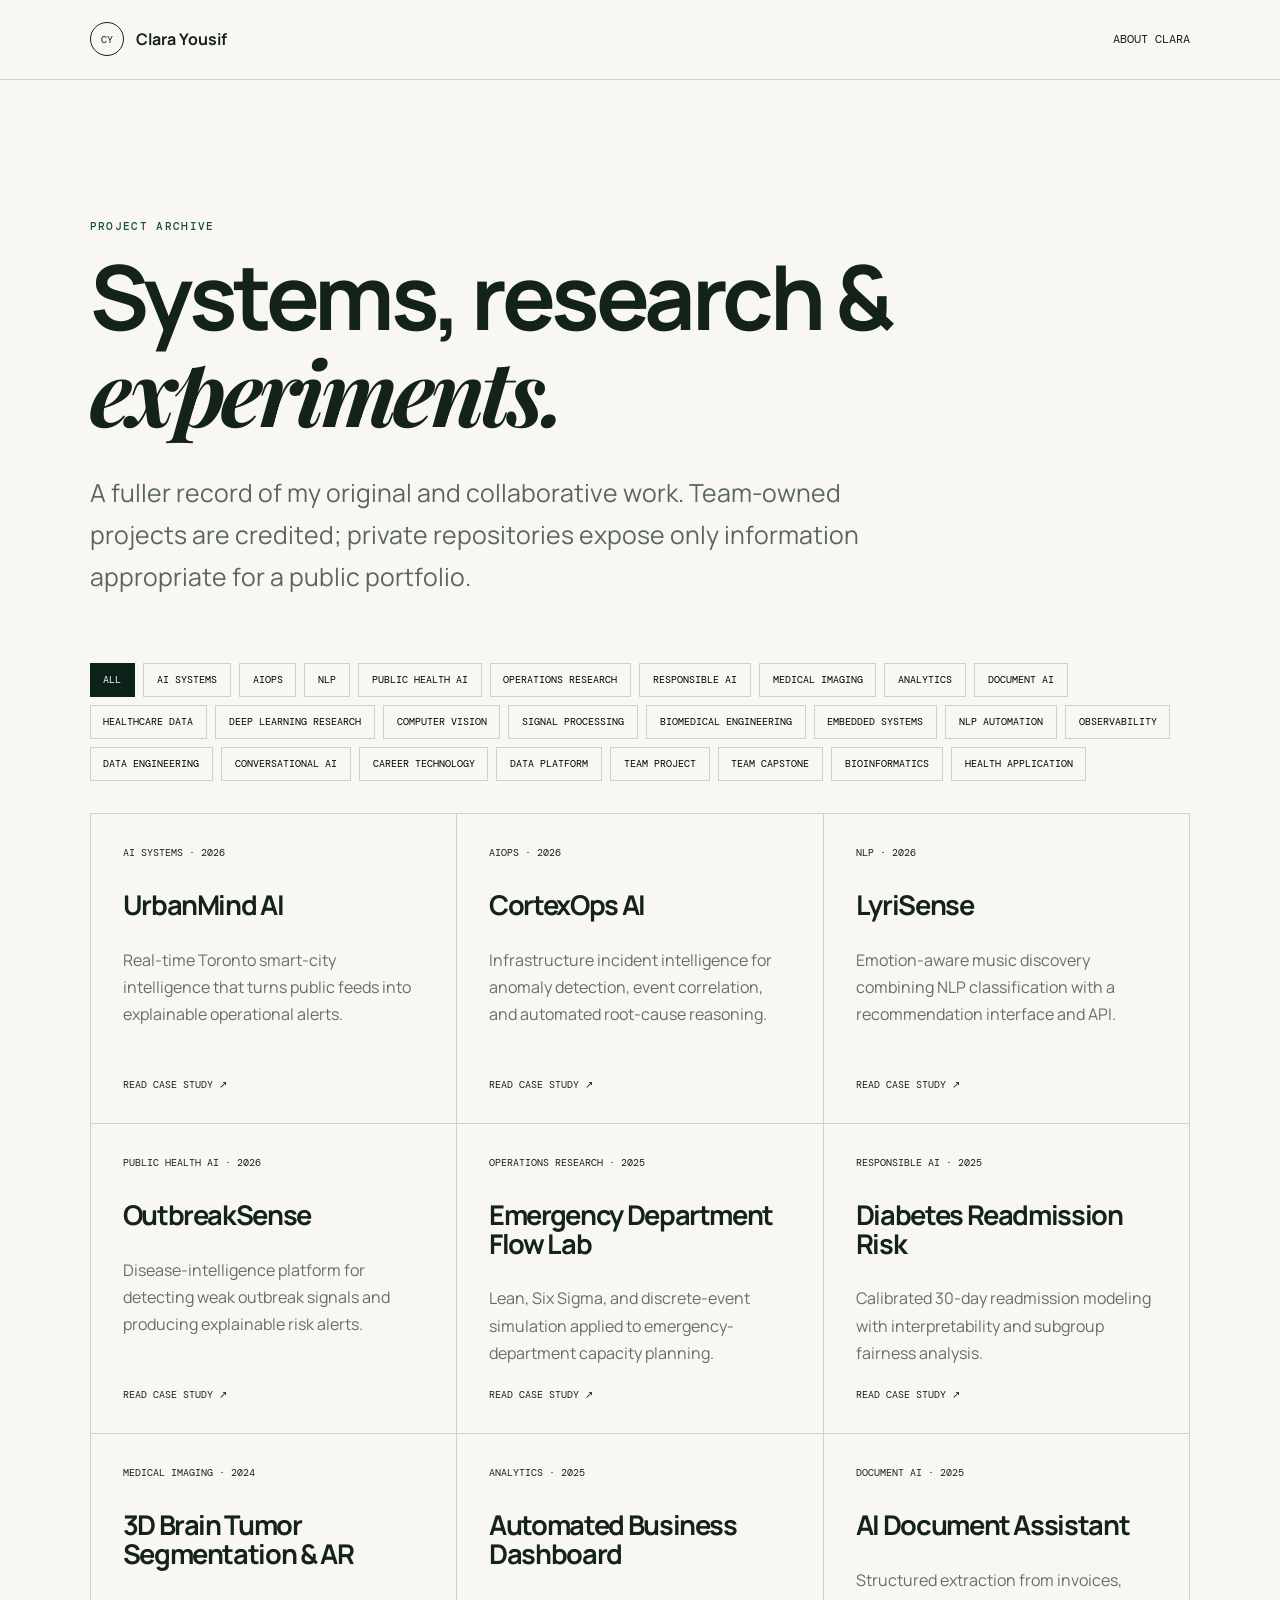
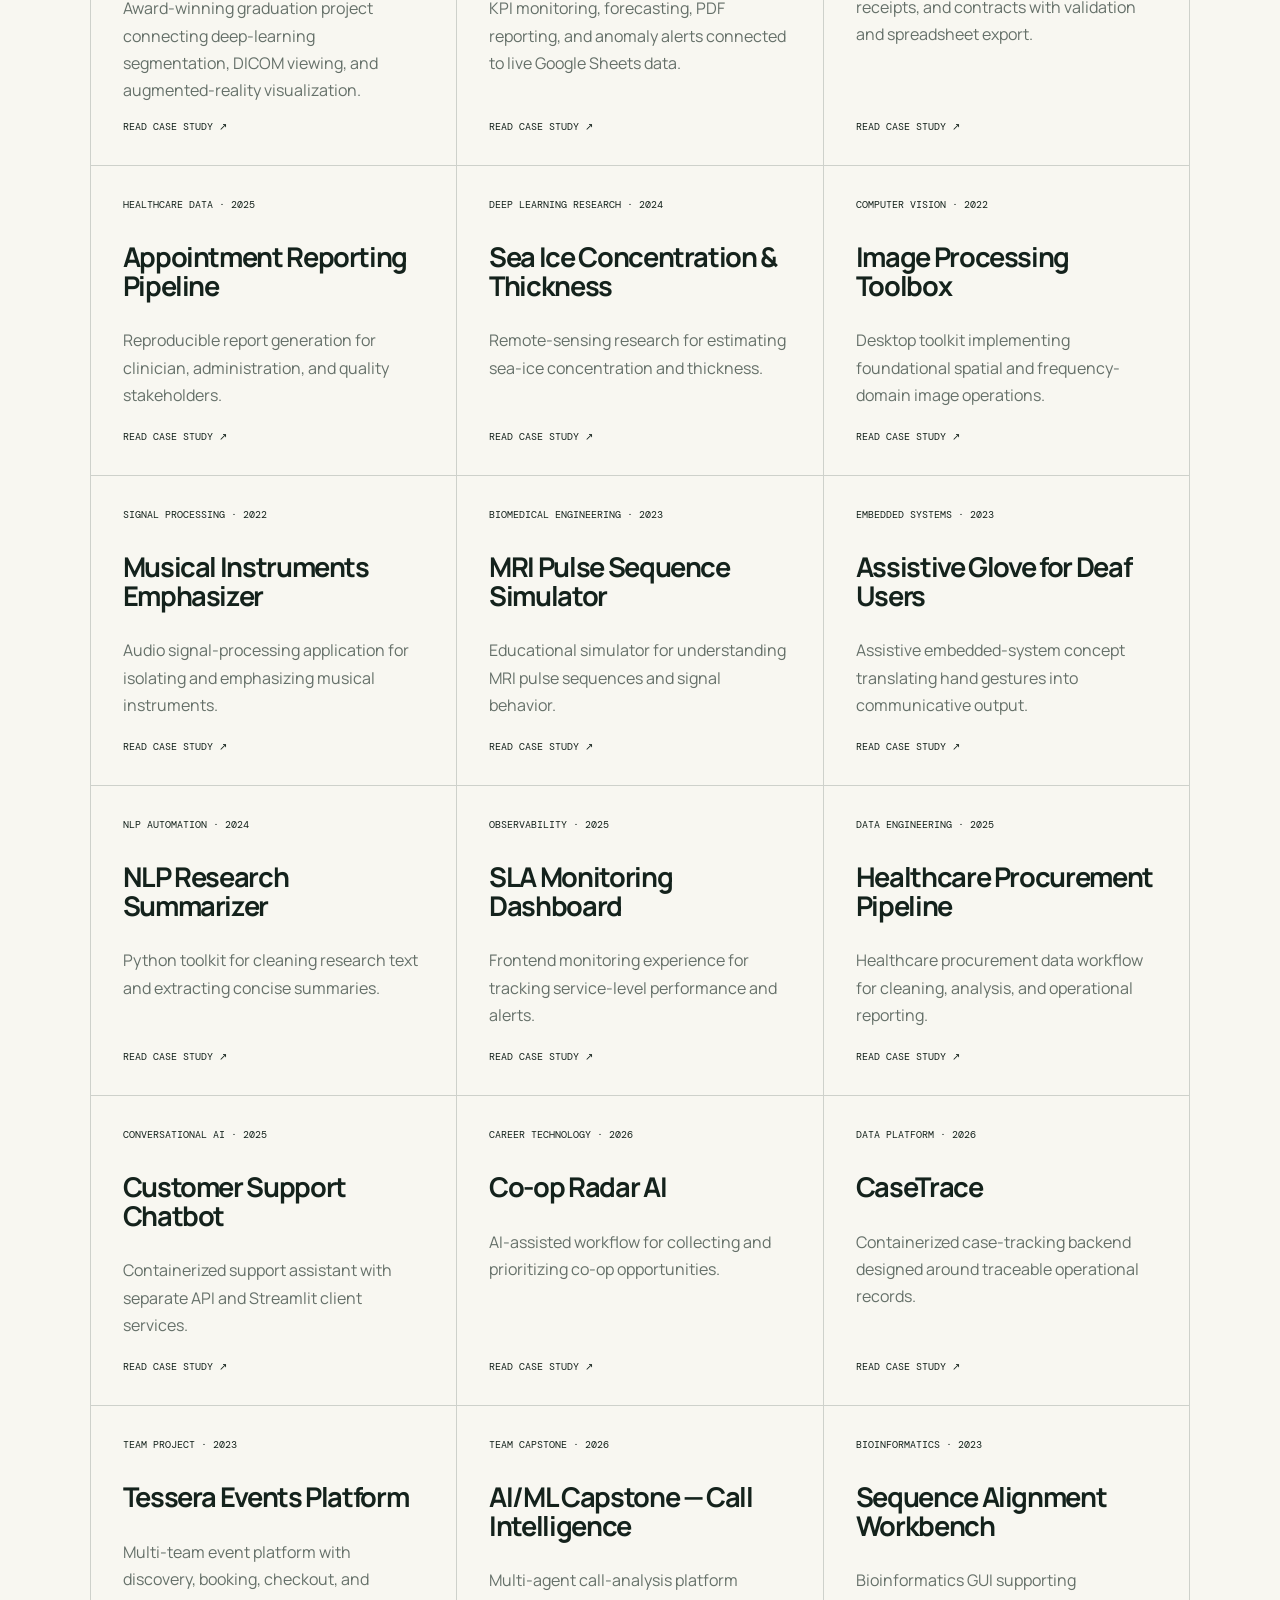
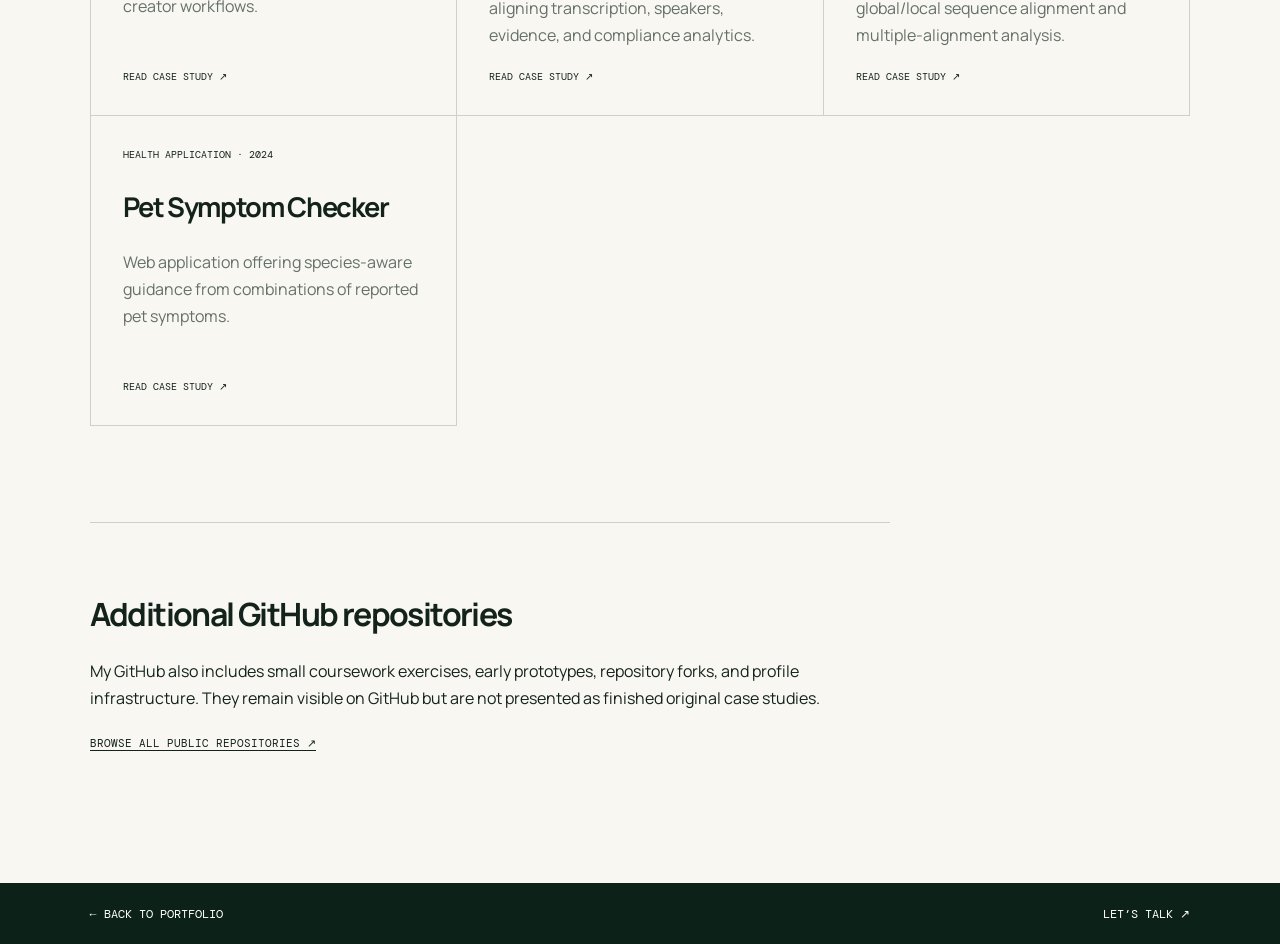
==== projects/index.html @ ff39462b "Add authentic project case studies and screenshots" ====
<!doctype html><html lang="en"><head><meta charset="UTF-8"><meta name="viewport" content="width=device-width,initial-scale=1"><meta name="theme-color" content="#08130f"><title>Projects — Clara Yousif</title><link rel="preconnect" href="https://fonts.googleapis.com"><link rel="preconnect" href="https://fonts.gstatic.com" crossorigin><link href="https://fonts.googleapis.com/css2?family=DM+Mono:wght@400;500&family=Manrope:wght@400;500;600;700&family=Playfair+Display:ital,wght@0,600;1,600&display=swap" rel="stylesheet"><link rel="stylesheet" href="../assets/css/project.css"><script src="../assets/js/projects-data.js" defer></script><script src="../assets/js/projects-index.js" defer></script></head><body><header><a class="brand" href="../index.html"><span>CY</span> Clara Yousif</a><a href="../index.html#about">About Clara</a></header><main class="archive"><p class="eyebrow">Project archive</p><h1>Systems, research &amp;<br><em>experiments.</em></h1><p class="intro">A fuller record of my original and collaborative work. Team-owned projects are credited; private repositories expose only information appropriate for a public portfolio.</p><div class="filters" id="filters"></div><div class="archive-grid" id="projects"></div><section class="repo-note"><h2>Additional GitHub repositories</h2><p>My GitHub also includes small coursework exercises, early prototypes, repository forks, and profile infrastructure. They remain visible on GitHub but are not presented as finished original case studies.</p><a href="https://github.com/claraashraf24?tab=repositories" target="_blank" rel="noreferrer">Browse all public repositories ↗</a></section></main><footer><a href="../index.html">← Back to portfolio</a><a href="mailto:clarayoussef01@gmail.com">Let’s talk ↗</a></footer></body></html>
---- assets/css/project.css ----
:root{--ink:#14221c;--forest:#0c2118;--green:#174f37;--lime:#dafa8b;--paper:#f8f7f1;--line:rgba(20,34,28,.18);--mono:"DM Mono",monospace;--sans:"Manrope",sans-serif;--serif:"Playfair Display",serif}*{box-sizing:border-box}html{scroll-behavior:smooth}body{margin:0;background:var(--paper);color:var(--ink);font:16px/1.7 var(--sans)}a{color:inherit;text-decoration:none}img{display:block;max-width:100%}header,footer{padding:1.4rem clamp(1.25rem,7vw,8rem);display:flex;align-items:center;justify-content:space-between;border-bottom:1px solid var(--line);font:.72rem var(--mono);text-transform:uppercase}footer{border-top:1px solid var(--line);border-bottom:0;background:var(--forest);color:white}.brand{display:flex;align-items:center;gap:.8rem;font:700 1rem var(--sans);text-transform:none}.brand span{width:34px;height:34px;border:1px solid;border-radius:50%;display:grid;place-items:center;font:.65rem var(--mono)}main{min-height:80vh}.project-hero,.archive{padding:clamp(5rem,10vw,9rem) clamp(1.25rem,7vw,8rem)}.eyebrow{font:500 .7rem var(--mono);letter-spacing:.12em;text-transform:uppercase;color:var(--green)}h1,h2{line-height:1.05;letter-spacing:-.05em}h1{font-size:clamp(3.5rem,8vw,8rem);margin:1rem 0 2rem}h1 em{font-family:var(--serif)}.lede,.intro{font-size:clamp(1.15rem,2vw,1.55rem);max-width:850px;color:#58665f}.hero-links{display:flex;align-items:center;gap:2rem;margin-top:2.5rem;font:.7rem var(--mono);text-transform:uppercase}.button{background:var(--forest);color:white;padding:1rem 1.3rem}.cover{margin:0;background:#dfe6dd}.cover img{width:100%;max-height:850px;object-fit:cover}.case-grid,.detail-grid{display:grid;grid-template-columns:1fr 1fr;gap:8vw;padding:clamp(5rem,9vw,9rem) clamp(1.25rem,7vw,8rem)}.case-grid h2,.status h2{font-size:clamp(2rem,4vw,4rem)}.case-grid p:not(.eyebrow),.status p:not(.eyebrow){font-size:1.15rem;color:#58665f}.detail-grid{background:var(--forest);color:white}.detail-grid .eyebrow{color:var(--lime)}ul{margin:0;padding:0;list-style:none}.stack{display:flex;flex-wrap:wrap;gap:.5rem}.stack li{border:1px solid rgba(255,255,255,.25);padding:.5rem .7rem;font:.68rem var(--mono);text-transform:uppercase}.highlights li{padding:1rem 0;border-bottom:1px solid rgba(255,255,255,.2)}.highlights li:before{content:'✦';color:var(--lime);margin-right:.8rem}.gallery{padding:clamp(4rem,8vw,8rem) clamp(1.25rem,7vw,8rem);display:grid;gap:3rem}.gallery figure{margin:0}.gallery img{width:100%;border:1px solid var(--line)}figcaption{font:.65rem var(--mono);text-transform:uppercase;margin-top:.7rem;color:#657069}.status{padding:clamp(5rem,9vw,9rem) clamp(1.25rem,7vw,8rem);background:#e2eedf}.status p{max-width:900px}.next{padding:3rem clamp(1.25rem,7vw,8rem);text-align:right;font:.75rem var(--mono);text-transform:uppercase}.loading,.not-found{padding:10vw}.archive{max-width:1600px;margin:auto}.archive h1{font-size:clamp(3.5rem,7vw,7rem)}.filters{display:flex;gap:.5rem;flex-wrap:wrap;margin:4rem 0 2rem}.filters button{background:transparent;border:1px solid var(--line);padding:.6rem .8rem;font:.65rem var(--mono);text-transform:uppercase;cursor:pointer}.filters button.active{background:var(--forest);color:white}.archive-grid{display:grid;grid-template-columns:repeat(3,1fr);border-top:1px solid var(--line);border-left:1px solid var(--line)}.archive-card{padding:2rem;border-right:1px solid var(--line);border-bottom:1px solid var(--line);min-height:310px;display:flex;flex-direction:column}.archive-card span,.archive-card b{font:.65rem var(--mono);text-transform:uppercase}.archive-card h2{font-size:1.7rem;margin:2rem 0 .7rem}.archive-card p{color:#657069}.archive-card b{margin-top:auto}.archive-card:hover{background:#e2eedf}.repo-note{margin-top:6rem;border-top:1px solid var(--line);padding-top:3rem;max-width:800px}.repo-note h2{font-size:2rem}.repo-note a{font:.7rem var(--mono);text-transform:uppercase;border-bottom:1px solid}@media(max-width:850px){.case-grid,.detail-grid,.archive-grid{grid-template-columns:1fr}.hero-links{align-items:flex-start;flex-direction:column}.archive-card{min-height:250px}}
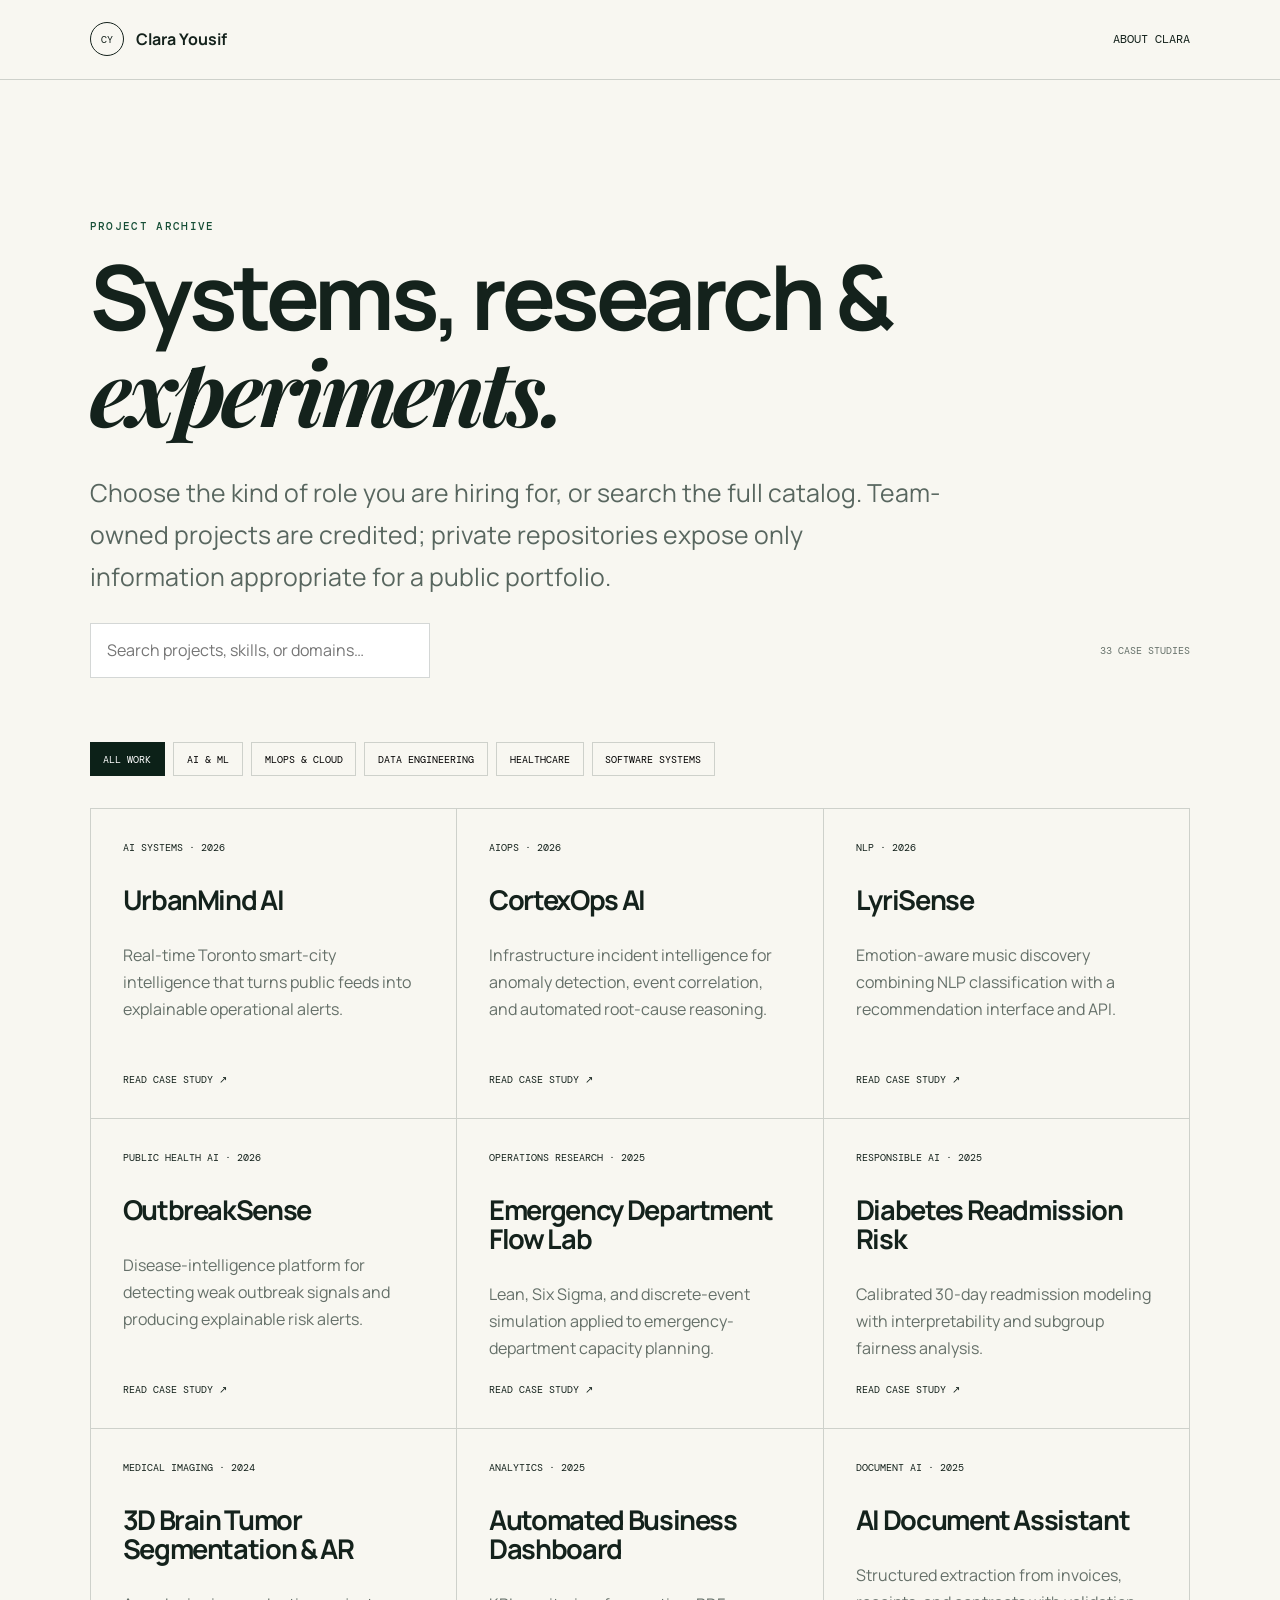
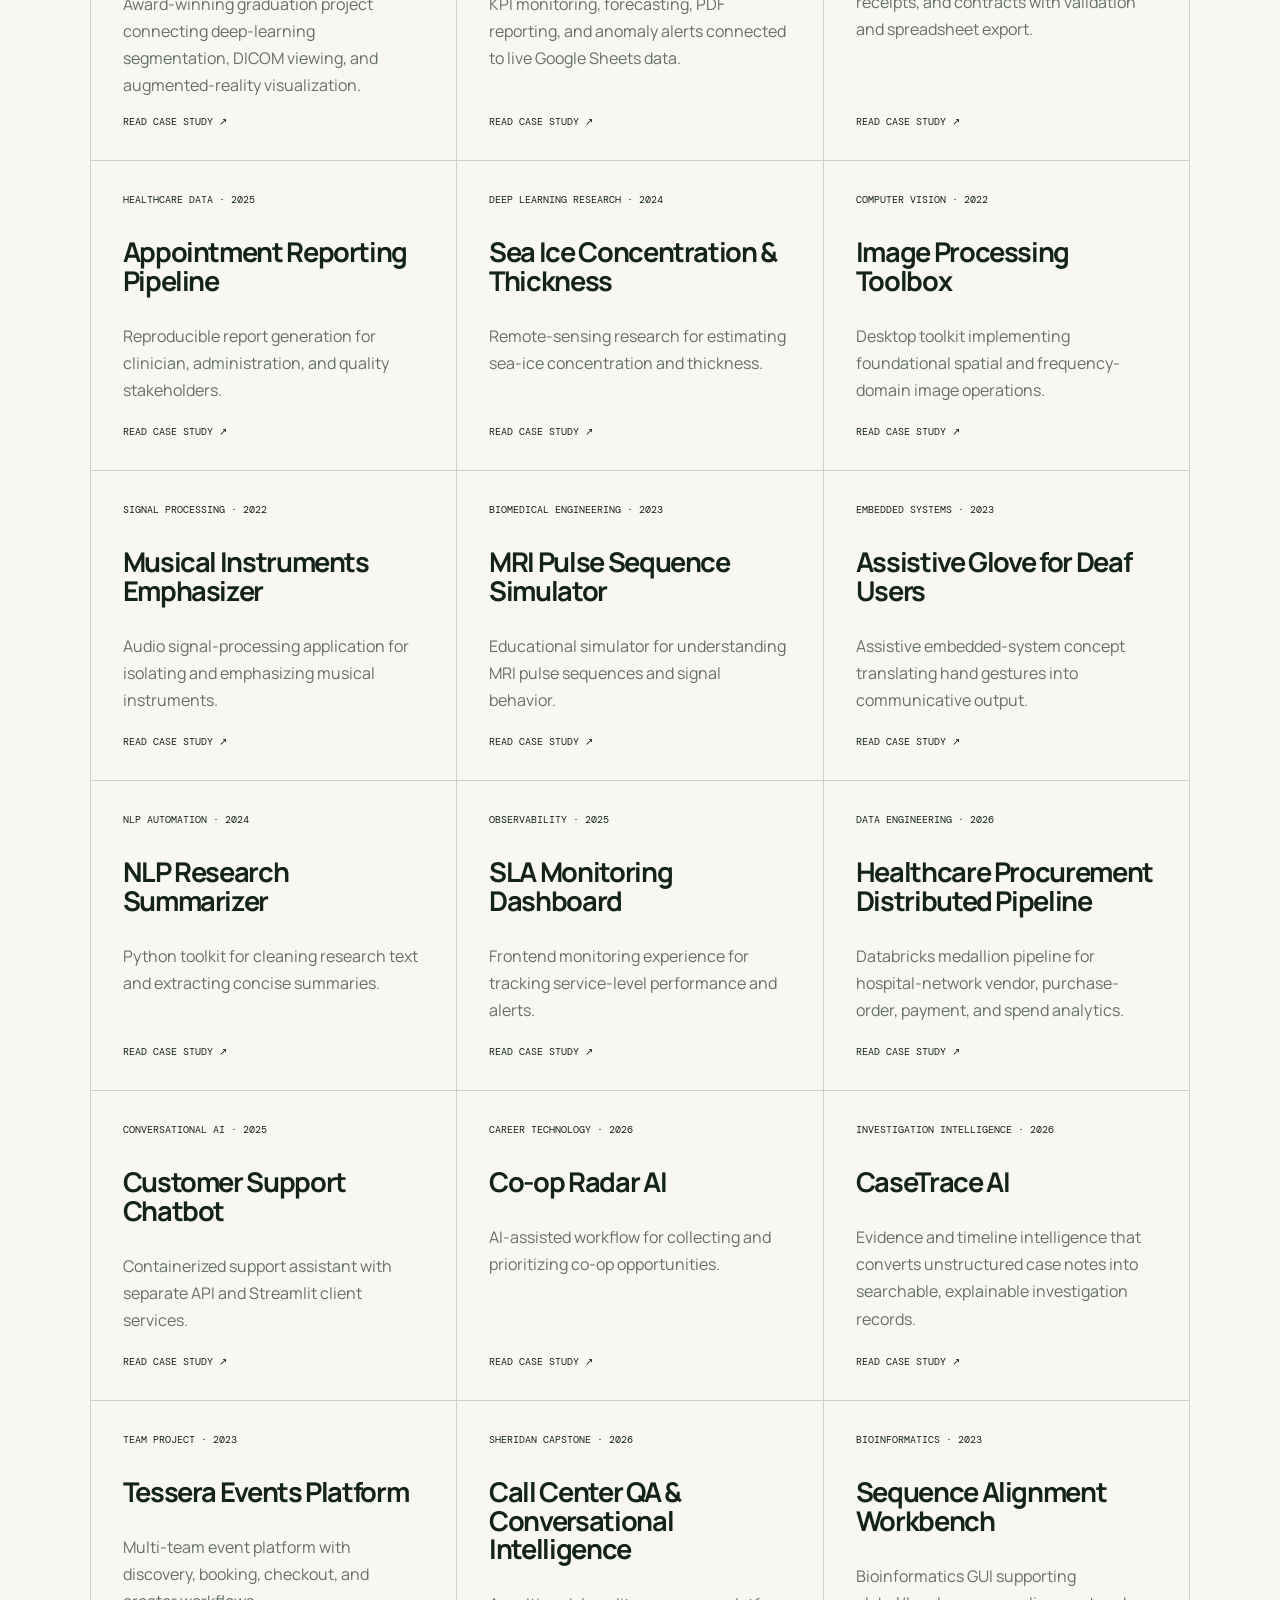
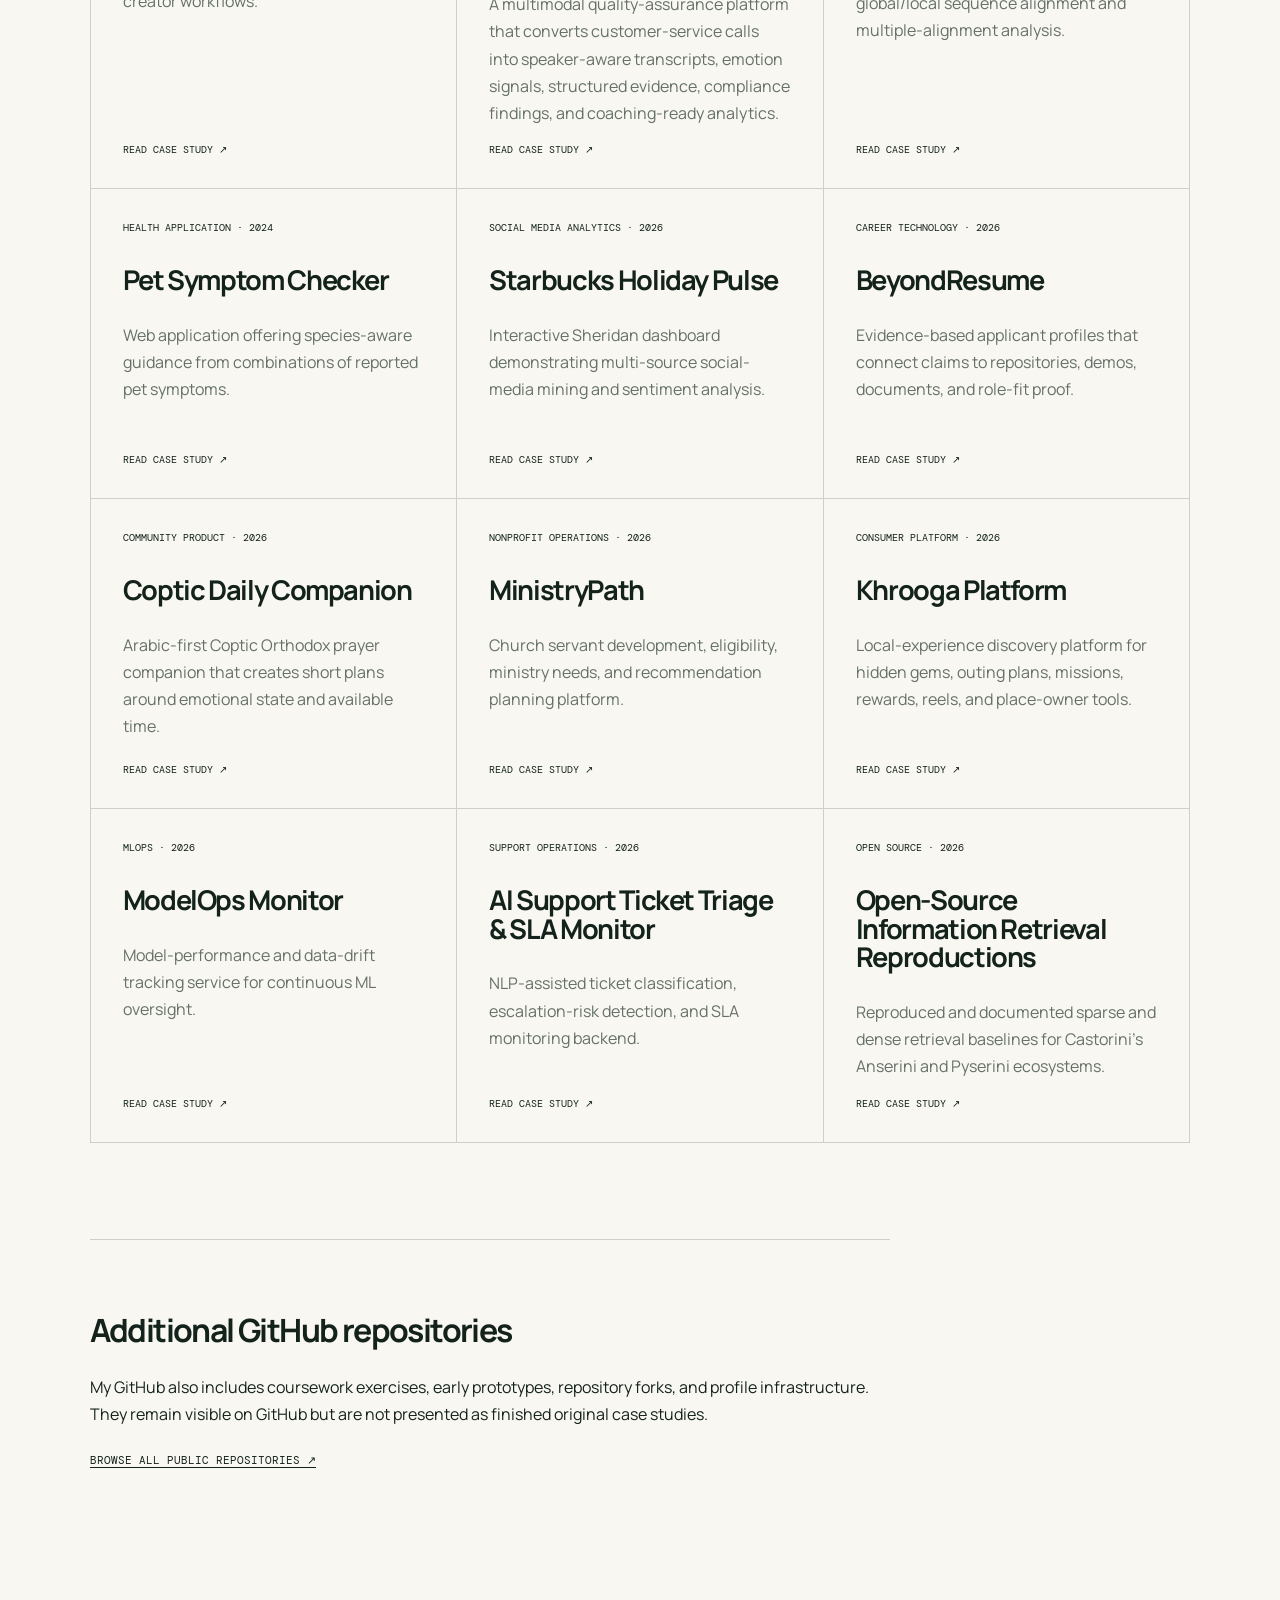
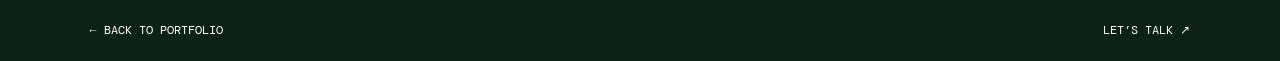
==== commit f0f61d8f: "Expand capstone and add recruiter portfolio features" ====
--- a/projects/index.html
+++ b/projects/index.html
@@ -1 +1,30 @@
-<!doctype html><html lang="en"><head><meta charset="UTF-8"><meta name="viewport" content="width=device-width,initial-scale=1"><meta name="theme-color" content="#08130f"><title>Projects — Clara Yousif</title><link rel="preconnect" href="https://fonts.googleapis.com"><link rel="preconnect" href="https://fonts.gstatic.com" crossorigin><link href="https://fonts.googleapis.com/css2?family=DM+Mono:wght@400;500&family=Manrope:wght@400;500;600;700&family=Playfair+Display:ital,wght@0,600;1,600&display=swap" rel="stylesheet"><link rel="stylesheet" href="../assets/css/project.css"><script src="../assets/js/projects-data.js" defer></script><script src="../assets/js/projects-index.js" defer></script></head><body><header><a class="brand" href="../index.html"><span>CY</span> Clara Yousif</a><a href="../index.html#about">About Clara</a></header><main class="archive"><p class="eyebrow">Project archive</p><h1>Systems, research &amp;<br><em>experiments.</em></h1><p class="intro">A fuller record of my original and collaborative work. Team-owned projects are credited; private repositories expose only information appropriate for a public portfolio.</p><div class="filters" id="filters"></div><div class="archive-grid" id="projects"></div><section class="repo-note"><h2>Additional GitHub repositories</h2><p>My GitHub also includes small coursework exercises, early prototypes, repository forks, and profile infrastructure. They remain visible on GitHub but are not presented as finished original case studies.</p><a href="https://github.com/claraashraf24?tab=repositories" target="_blank" rel="noreferrer">Browse all public repositories ↗</a></section></main><footer><a href="../index.html">← Back to portfolio</a><a href="mailto:clarayoussef01@gmail.com">Let’s talk ↗</a></footer></body></html>
+<!doctype html>
+<html lang="en">
+  <head>
+    <meta charset="UTF-8" />
+    <meta name="viewport" content="width=device-width,initial-scale=1" />
+    <meta name="theme-color" content="#08130f" />
+    <meta name="description" content="Explore Clara Yousif's AI, MLOps, data engineering, healthcare, and software project case studies." />
+    <title>Projects — Clara Yousif</title>
+    <link rel="preconnect" href="https://fonts.googleapis.com" />
+    <link rel="preconnect" href="https://fonts.gstatic.com" crossorigin />
+    <link href="https://fonts.googleapis.com/css2?family=DM+Mono:wght@400;500&family=Manrope:wght@400;500;600;700&family=Playfair+Display:ital,wght@0,600;1,600&display=swap" rel="stylesheet" />
+    <link rel="stylesheet" href="../assets/css/project.css" />
+    <link rel="stylesheet" href="../assets/css/case-study-enhancements.css" />
+    <script src="../assets/js/projects-data.js" defer></script>
+    <script src="../assets/js/projects-index.js" defer></script>
+  </head>
+  <body>
+    <header><a class="brand" href="../index.html"><span>CY</span> Clara Yousif</a><a href="../index.html#about">About Clara</a></header>
+    <main class="archive">
+      <p class="eyebrow">Project archive</p>
+      <h1>Systems, research &amp;<br /><em>experiments.</em></h1>
+      <p class="intro">Choose the kind of role you are hiring for, or search the full catalog. Team-owned projects are credited; private repositories expose only information appropriate for a public portfolio.</p>
+      <div class="project-tools"><input class="project-search" id="project-search" type="search" placeholder="Search projects, skills, or domains…" aria-label="Search projects" /><span class="result-count" id="result-count"></span></div>
+      <div class="filters" id="filters" aria-label="Recruiter lens filters"></div>
+      <div class="archive-grid" id="projects"></div>
+      <section class="repo-note"><h2>Additional GitHub repositories</h2><p>My GitHub also includes coursework exercises, early prototypes, repository forks, and profile infrastructure. They remain visible on GitHub but are not presented as finished original case studies.</p><a href="https://github.com/claraashraf24?tab=repositories" target="_blank" rel="noreferrer">Browse all public repositories ↗</a></section>
+    </main>
+    <footer><a href="../index.html">← Back to portfolio</a><a href="mailto:clarayoussef01@gmail.com">Let’s talk ↗</a></footer>
+  </body>
+</html>
--- a/assets/css/case-study-enhancements.css
+++ b/assets/css/case-study-enhancements.css
@@ -0,0 +1,15 @@
+.evidence-metrics{display:grid;grid-template-columns:repeat(4,1fr);background:var(--lime);border-top:1px solid var(--line);border-left:1px solid var(--line)}
+.evidence-metrics div{padding:2rem;border-right:1px solid var(--line);border-bottom:1px solid var(--line)}
+.evidence-metrics strong{display:block;font-size:clamp(1.8rem,3vw,3rem);line-height:1}.evidence-metrics span{display:block;margin-top:.65rem;font:.65rem var(--mono);text-transform:uppercase}
+.architecture,.decisions,.role-note{padding:clamp(5rem,9vw,9rem) clamp(1.25rem,7vw,8rem)}
+.architecture h2,.decisions h2,.section-label h2{font-size:clamp(2rem,4vw,4rem);max-width:850px}
+.architecture-flow{display:grid;grid-template-columns:repeat(4,1fr);margin-top:3rem;border-top:1px solid var(--line);border-left:1px solid var(--line)}
+.architecture-flow div{position:relative;min-height:150px;padding:1.25rem;border-right:1px solid var(--line);border-bottom:1px solid var(--line);display:flex;flex-direction:column;justify-content:space-between}
+.architecture-flow div:not(:last-child):after{content:'→';position:absolute;right:-.7rem;top:50%;z-index:2;width:1.4rem;height:1.4rem;border-radius:50%;display:grid;place-items:center;background:var(--lime);font-size:.8rem}
+.architecture-flow span{font:.65rem var(--mono);color:var(--green)}
+.decisions{background:#e2eedf}.decisions>div{display:grid;grid-template-columns:repeat(3,1fr);border-top:1px solid var(--line);border-left:1px solid var(--line)}
+.decisions article{padding:2rem;border-right:1px solid var(--line);border-bottom:1px solid var(--line)}.decisions h3{font-size:1.25rem}.decisions p,.role-note>p:last-child{color:#58665f}
+.role-note{display:grid;grid-template-columns:.3fr .7fr;gap:4rem;border-bottom:1px solid var(--line)}.role-note>p:last-child{font-size:1.25rem}.section-label{margin-bottom:1rem}
+.project-tools{display:flex;gap:.75rem;align-items:center;flex-wrap:wrap}.project-search{min-width:min(100%,340px);padding:.8rem 1rem;border:1px solid var(--line);background:white;font:inherit}.result-count{margin-left:auto;font:.65rem var(--mono);text-transform:uppercase;color:#657069}
+@media(max-width:850px){.evidence-metrics,.architecture-flow,.decisions>div{grid-template-columns:1fr 1fr}.role-note{grid-template-columns:1fr;gap:1rem}.architecture-flow div:nth-child(even):after{display:none}}
+@media(max-width:520px){.evidence-metrics,.architecture-flow,.decisions>div{grid-template-columns:1fr}.architecture-flow div:after{display:none}.result-count{width:100%;margin:0}}
